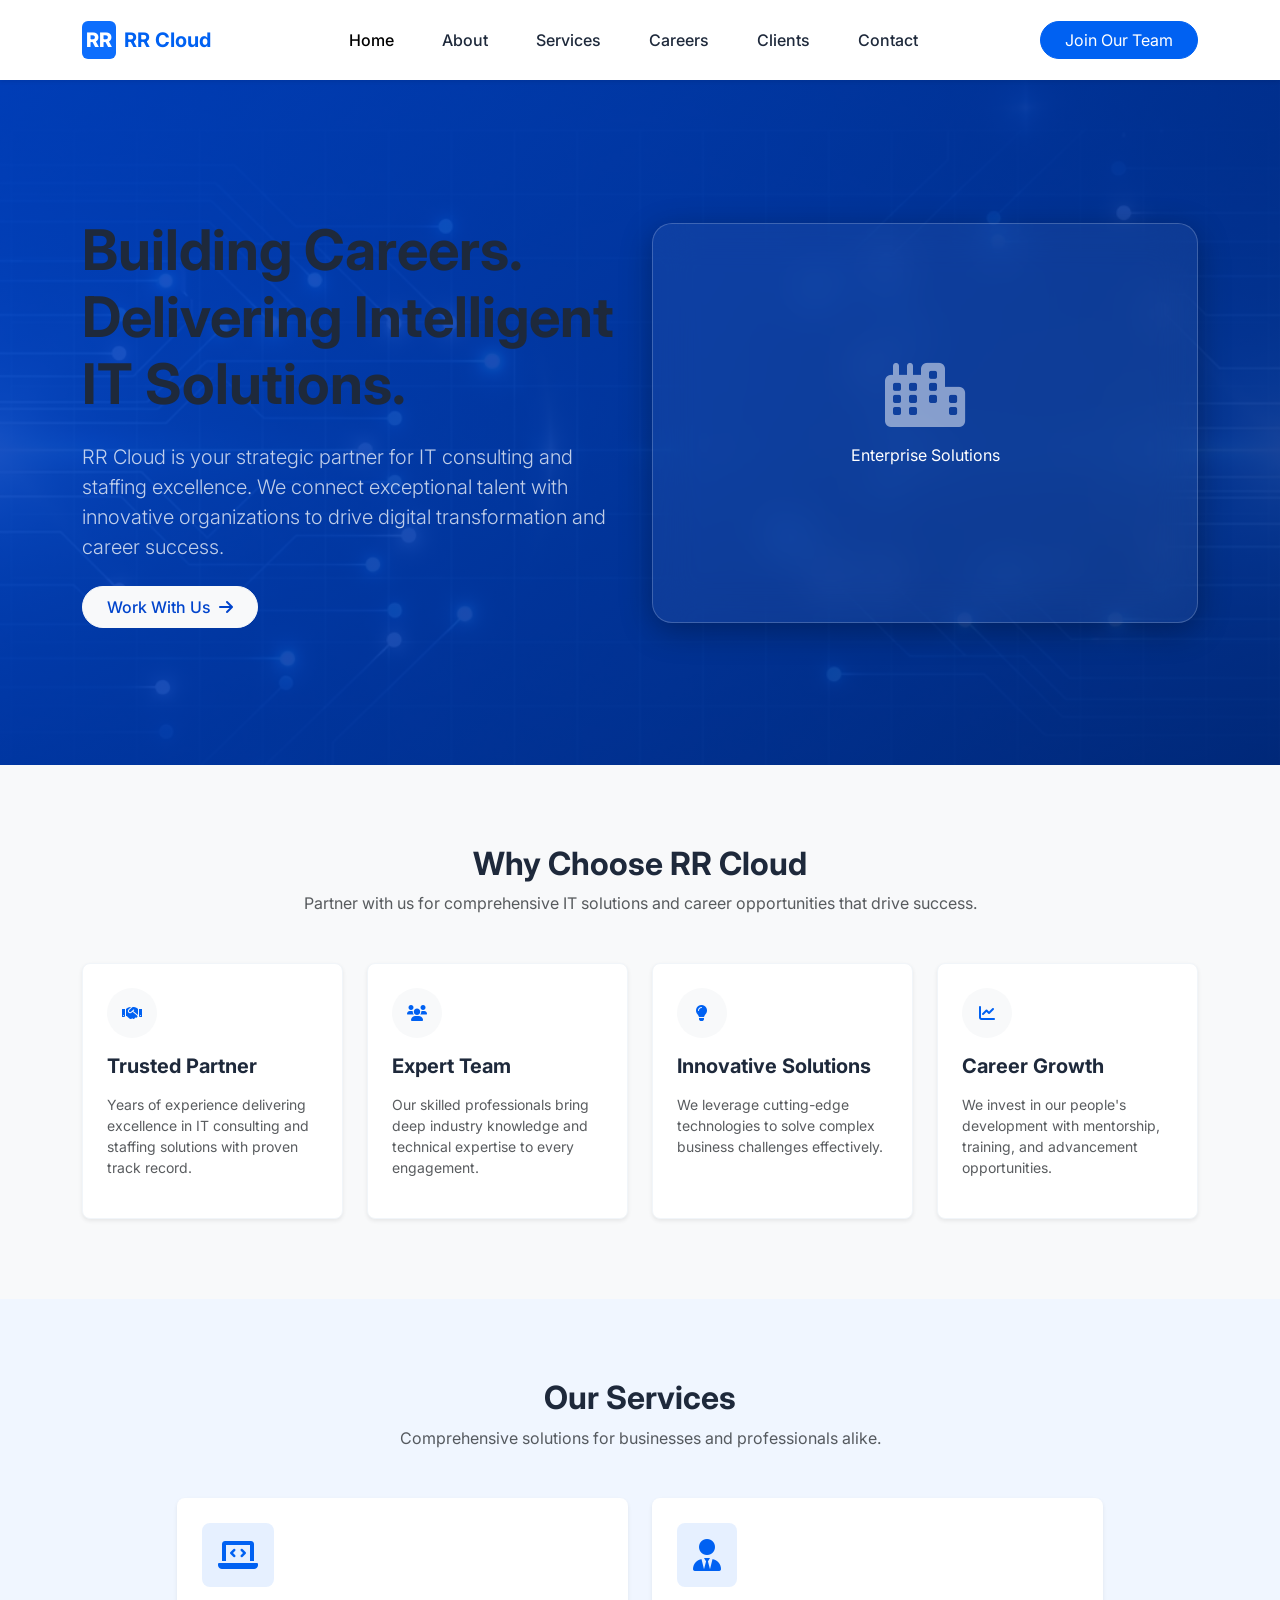
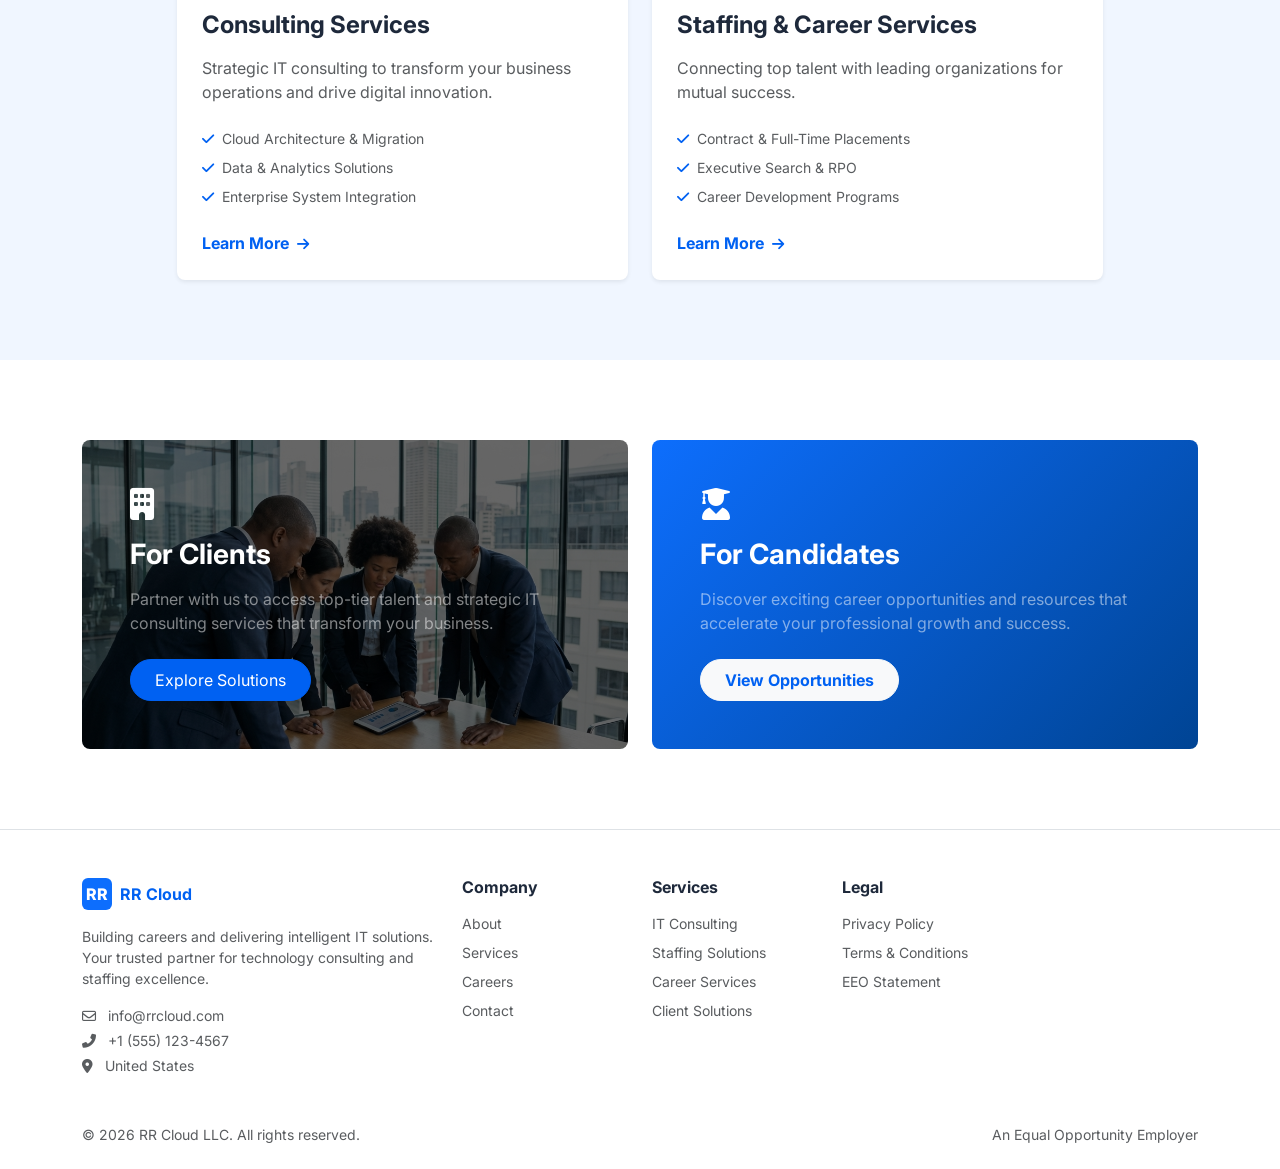
==== index.html @ 73c73768 "sds" ====
<!DOCTYPE html>
<html lang="en">

<head>
    <meta charset="UTF-8">
    <meta name="viewport" content="width=device-width, initial-scale=1.0">
    <title>RR Cloud - Intelligent IT Solutions</title>
    <!-- Bootstrap 5 CSS -->
    <link href="https://cdn.jsdelivr.net/npm/bootstrap@5.3.0/dist/css/bootstrap.min.css" rel="stylesheet">
    <!-- Google Fonts -->
    <link href="https://fonts.googleapis.com/css2?family=Inter:wght@300;400;500;600;700&display=swap" rel="stylesheet">
    <!-- Custom CSS -->
    <link rel="stylesheet" href="style.css">
    <!-- Font Awesome -->
    <link rel="stylesheet" href="https://cdnjs.cloudflare.com/ajax/libs/font-awesome/6.0.0/css/all.min.css">
</head>

<body>

    <!-- Navbar -->
    <nav class="navbar navbar-expand-lg navbar-light fixed-top bg-white shadow-sm">
        <div class="container">
            <a class="navbar-brand fw-bold text-primary d-flex align-items-center" href="index.html">
                <span class="bg-primary text-white p-1 rounded me-2 fs-5">RR</span> RR Cloud
            </a>
            <button class="navbar-toggler" type="button" data-bs-toggle="collapse" data-bs-target="#navbarNav">
                <span class="navbar-toggler-icon"></span>
            </button>
            <div class="collapse navbar-collapse" id="navbarNav">
                <ul class="navbar-nav mx-auto">
                    <li class="nav-item"><a class="nav-link active" href="#">Home</a></li>
                    <li class="nav-item"><a class="nav-link" href="about.html">About</a></li>
                    <li class="nav-item"><a class="nav-link" href="services.html">Services</a></li>
                    <li class="nav-item"><a class="nav-link" href="careers.html">Careers</a></li>
                    <li class="nav-item"><a class="nav-link" href="clients.html">Clients</a></li>
                    <li class="nav-item"><a class="nav-link" href="contact.html">Contact</a></li>
                </ul>
                <a href="careers.html" class="btn btn-primary px-4 rounded-pill">Join Our Team</a>
            </div>
        </div>
    </nav>

    <!-- Hero Section -->
    <section class="hero-section d-flex align-items-center">
        <div class="container">
            <div class="row align-items-center">
                <div class="col-lg-6 text-white">
                    <h1 class="display-4 fw-bold mb-4">Building Careers.<br>Delivering Intelligent<br>IT Solutions.</h1>
                    <p class="lead mb-4 opacity-75">RR Cloud is your strategic partner for IT consulting and staffing
                        excellence. We connect exceptional talent with innovative organizations to drive digital
                        transformation and career success.</p>
                    <div class="d-flex gap-3">
                        <a href="#" class="btn btn-light px-4 py-2 rounded-pill fw-medium">Work With Us <i
                                class="fas fa-arrow-right list-inline-item ms-1"></i></a>
                        <!-- Placeholder for secondary action or input if needed -->
                    </div>
                </div>
                <div class="col-lg-6 mt-5 mt-lg-0">
                    <div
                        class="hero-image-placeholder glass-card p-5 d-flex flex-column align-items-center justify-content-center text-white text-center">
                        <i class="fas fa-city fa-4x mb-3 opacity-50"></i>
                        <p>Enterprise Solutions</p>
                    </div>
                </div>
            </div>
        </div>
    </section>

    <!-- Why Choose RR Cloud -->
    <section class="py-6 bg-light">
        <div class="container">
            <div class="text-center mb-5">
                <h2 class="fw-bold">Why Choose RR Cloud</h2>
                <p class="text-muted">Partner with us for comprehensive IT solutions and career opportunities that drive
                    success.</p>
            </div>
            <div class="row g-4">
                <div class="col-md-6 col-lg-3">
                    <div class="feature-card h-100 p-4 bg-white rounded-3 shadow-sm hover-lift">
                        <div class="icon-box bg-light text-primary rounded-circle mb-3 d-flex align-items-center justify-content-center"
                            style="width: 50px; height: 50px;">
                            <i class="fas fa-handshake"></i>
                        </div>
                        <h5 class="fw-bold mb-3">Trusted Partner</h5>
                        <p class="text-muted small">Years of experience delivering excellence in IT consulting and
                            staffing solutions with proven track record.</p>
                    </div>
                </div>
                <div class="col-md-6 col-lg-3">
                    <div class="feature-card h-100 p-4 bg-white rounded-3 shadow-sm hover-lift">
                        <div class="icon-box bg-light text-primary rounded-circle mb-3 d-flex align-items-center justify-content-center"
                            style="width: 50px; height: 50px;">
                            <i class="fas fa-users"></i>
                        </div>
                        <h5 class="fw-bold mb-3">Expert Team</h5>
                        <p class="text-muted small">Our skilled professionals bring deep industry knowledge and
                            technical expertise to every engagement.</p>
                    </div>
                </div>
                <div class="col-md-6 col-lg-3">
                    <div class="feature-card h-100 p-4 bg-white rounded-3 shadow-sm hover-lift">
                        <div class="icon-box bg-light text-primary rounded-circle mb-3 d-flex align-items-center justify-content-center"
                            style="width: 50px; height: 50px;">
                            <i class="fas fa-lightbulb"></i>
                        </div>
                        <h5 class="fw-bold mb-3">Innovative Solutions</h5>
                        <p class="text-muted small">We leverage cutting-edge technologies to solve complex business
                            challenges effectively.</p>
                    </div>
                </div>
                <div class="col-md-6 col-lg-3">
                    <div class="feature-card h-100 p-4 bg-white rounded-3 shadow-sm hover-lift">
                        <div class="icon-box bg-light text-primary rounded-circle mb-3 d-flex align-items-center justify-content-center"
                            style="width: 50px; height: 50px;">
                            <i class="fas fa-chart-line"></i>
                        </div>
                        <h5 class="fw-bold mb-3">Career Growth</h5>
                        <p class="text-muted small">We invest in our people's development with mentorship, training, and
                            advancement opportunities.</p>
                    </div>
                </div>
            </div>
        </div>
    </section>

    <!-- Our Services -->
    <section class="py-6 bg-soft-blue">
        <div class="container">
            <div class="text-center mb-5">
                <h2 class="fw-bold">Our Services</h2>
                <p class="text-muted">Comprehensive solutions for businesses and professionals alike.</p>
            </div>
            <div class="row g-4 justify-content-center">
                <div class="col-lg-5">
                    <div class="service-card bg-white p-4 rounded-3 shadow-sm h-100">
                        <div
                            class="icon-box bg-soft-primary text-primary rounded-3 mb-4 d-inline-flex align-items-center justify-content-center p-3">
                            <i class="fas fa-laptop-code fa-2x"></i>
                        </div>
                        <h4 class="fw-bold mb-3">Consulting Services</h4>
                        <p class="text-muted mb-4">Strategic IT consulting to transform your business operations and
                            drive digital innovation.</p>
                        <ul class="list-unstyled text-muted small mb-4">
                            <li class="mb-2"><i class="fas fa-check text-primary me-2"></i>Cloud Architecture &
                                Migration</li>
                            <li class="mb-2"><i class="fas fa-check text-primary me-2"></i>Data & Analytics Solutions
                            </li>
                            <li class="mb-2"><i class="fas fa-check text-primary me-2"></i>Enterprise System Integration
                            </li>
                        </ul>
                        <a href="#" class="text-primary fw-bold text-decoration-none">Learn More <i
                                class="fas fa-arrow-right small ms-1"></i></a>
                    </div>
                </div>
                <div class="col-lg-5">
                    <div class="service-card bg-white p-4 rounded-3 shadow-sm h-100">
                        <div
                            class="icon-box bg-soft-primary text-primary rounded-3 mb-4 d-inline-flex align-items-center justify-content-center p-3">
                            <i class="fas fa-user-tie fa-2x"></i>
                        </div>
                        <h4 class="fw-bold mb-3">Staffing & Career Services</h4>
                        <p class="text-muted mb-4">Connecting top talent with leading organizations for mutual success.
                        </p>
                        <ul class="list-unstyled text-muted small mb-4">
                            <li class="mb-2"><i class="fas fa-check text-primary me-2"></i>Contract & Full-Time
                                Placements</li>
                            <li class="mb-2"><i class="fas fa-check text-primary me-2"></i>Executive Search & RPO</li>
                            <li class="mb-2"><i class="fas fa-check text-primary me-2"></i>Career Development Programs
                            </li>
                        </ul>
                        <a href="#" class="text-primary fw-bold text-decoration-none">Learn More <i
                                class="fas fa-arrow-right small ms-1"></i></a>
                    </div>
                </div>
            </div>
        </div>
    </section>

    <!-- Client & Candidate Actions -->
    <section class="py-6 bg-white">
        <div class="container">
            <div class="row g-4">
                <div class="col-lg-6">
                    <div class="action-card p-5 rounded-3 bg-light h-100 d-flex flex-column justify-content-center position-relative overflow-hidden"
                        style="background: linear-gradient(rgba(0,0,0,0.6), rgba(0,0,0,0.6)), url('images/client_action_1769239529868.png'); background-size: cover; background-position: center;">
                        <div class="position-relative z-1 text-white">
                            <div class="icon-box text-white mb-3">
                                <i class="fas fa-building fa-2x"></i>
                            </div>
                            <h3 class="fw-bold mb-3 text-white">For Clients</h3>
                            <p class="text-white-50 mb-4">Partner with us to access top-tier talent and strategic IT
                                consulting services that transform your business.</p>
                            <a href="#" class="btn btn-primary px-4 py-2 rounded-pill">Explore Solutions</a>
                        </div>
                    </div>
                </div>
                <div class="col-lg-6">
                    <div class="action-card p-5 rounded-3 h-100 d-flex flex-column justify-content-center position-relative overflow-hidden text-white"
                        style="background: linear-gradient(135deg, #0d6efd 0%, #004494 100%);">
                        <div class="position-relative z-1">
                            <div class="icon-box text-white mb-3">
                                <i class="fas fa-user-graduate fa-2x"></i>
                            </div>
                            <h3 class="fw-bold mb-3 text-white">For Candidates</h3>
                            <p class="text-white-50 mb-4">Discover exciting career opportunities and resources that
                                accelerate your professional growth and success.</p>
                            <a href="#" class="btn btn-light px-4 py-2 rounded-pill text-primary fw-bold">View
                                Opportunities</a>
                        </div>
                    </div>
                </div>
            </div>
        </div>
    </section>

    <!-- Footer -->
    <footer class="bg-white pt-5 pb-4 border-top">
        <div class="container">
            <div class="row gy-4">
                <div class="col-lg-4 col-md-6">
                    <a class="navbar-brand fw-bold text-primary d-flex align-items-center mb-3" href="#">
                        <span class="bg-primary text-white p-1 rounded me-2 fs-6">RR</span> RR Cloud
                    </a>
                    <p class="text-muted small">Building careers and delivering intelligent IT solutions. Your trusted
                        partner for technology consulting and staffing excellence.</p>
                    <div class="contact-info small text-muted mt-3">
                        <p class="mb-1"><i class="far fa-envelope me-2"></i> info@rrcloud.com</p>
                        <p class="mb-1"><i class="fas fa-phone-alt me-2"></i> +1 (555) 123-4567</p>
                        <p class="mb-0"><i class="fas fa-map-marker-alt me-2"></i> United States</p>
                    </div>
                </div>
                <div class="col-lg-2 col-md-3 col-6">
                    <h6 class="fw-bold mb-3">Company</h6>
                    <ul class="list-unstyled small text-muted">
                        <li class="mb-2"><a href="#" class="text-decoration-none text-muted">About</a></li>
                        <li class="mb-2"><a href="#" class="text-decoration-none text-muted">Services</a></li>
                        <li class="mb-2"><a href="#" class="text-decoration-none text-muted">Careers</a></li>
                        <li class="mb-2"><a href="#" class="text-decoration-none text-muted">Contact</a></li>
                    </ul>
                </div>
                <div class="col-lg-2 col-md-3 col-6">
                    <h6 class="fw-bold mb-3">Services</h6>
                    <ul class="list-unstyled small text-muted">
                        <li class="mb-2"><a href="#" class="text-decoration-none text-muted">IT Consulting</a></li>
                        <li class="mb-2"><a href="#" class="text-decoration-none text-muted">Staffing Solutions</a></li>
                        <li class="mb-2"><a href="#" class="text-decoration-none text-muted">Career Services</a></li>
                        <li class="mb-2"><a href="#" class="text-decoration-none text-muted">Client Solutions</a></li>
                    </ul>
                </div>
                <div class="col-lg-2 col-md-3 col-6">
                    <h6 class="fw-bold mb-3">Legal</h6>
                    <ul class="list-unstyled small text-muted">
                        <li class="mb-2"><a href="#" class="text-decoration-none text-muted">Privacy Policy</a></li>
                        <li class="mb-2"><a href="#" class="text-decoration-none text-muted">Terms & Conditions</a></li>
                        <li class="mb-2"><a href="#" class="text-decoration-none text-muted">EEO Statement</a></li>
                    </ul>
                </div>
            </div>
            <div class="row mt-5">
                <div class="col-md-6 text-center text-md-start">
                    <p class="small text-muted mb-0">&copy; 2026 RR Cloud LLC. All rights reserved.</p>
                </div>
                <div class="col-md-6 text-center text-md-end">
                    <p class="small text-muted mb-0">An Equal Opportunity Employer</p>
                </div>
            </div>
        </div>
    </footer>

    <script src="https://cdn.jsdelivr.net/npm/bootstrap@5.3.0/dist/js/bootstrap.bundle.min.js"></script>
</body>

</html>
---- style.css ----
/* Google Font: Inter */
body {
    font-family: 'Inter', sans-serif;
    color: #334e6a;
    -webkit-font-smoothing: antialiased;
}

/* Primary Colors */
:root {
    --primary-color: #0d6efd;
    /* Bootstrap default blue, aiming for #0056b3 variance */
    --primary-dark: #004494;
    --secondary-color: #002a80;
    --text-dark: #1e293b;
    --text-muted: #64748b;
    --bg-light: #f8fafc;
}

h1,
h2,
h3,
h4,
h5,
h6 {
    color: var(--text-dark);
}

/* Navbar */
.navbar {
    padding-top: 1rem;
    padding-bottom: 1rem;
    transition: all 0.3s ease;
}

.nav-link {
    font-weight: 500;
    color: var(--text-dark);
    margin-left: 1rem;
    margin-right: 1rem;
}

.nav-link:hover,
.nav-link.active {
    color: var(--primary-color);
}

.navbar-brand span {
    font-weight: 800;
}

/* Hero Section */
/* Hero Section */
.hero-section {
    background: linear-gradient(135deg, rgba(0, 68, 204, 0.9) 0%, rgba(0, 42, 128, 0.9) 100%), url('images/hero_main_1769239441020.png');
    background-size: cover;
    background-position: center;
    background-attachment: fixed;
    min-height: 85vh;
    padding-top: 80px;
    position: relative;
    overflow: hidden;
}

/* Glassmorphism Card in Hero */
.glass-card {
    background: rgba(255, 255, 255, 0.05);
    backdrop-filter: blur(20px);
    -webkit-backdrop-filter: blur(20px);
    border: 1px solid rgba(255, 255, 255, 0.2);
    border-radius: 20px;
    box-shadow: 0 8px 32px 0 rgba(0, 0, 0, 0.3);
    height: 400px;
    width: 100%;
}

/* Utilities */
.py-6 {
    padding-top: 5rem;
    padding-bottom: 5rem;
}

.text-primary {
    color: #0061f2 !important;
}

.bg-soft-blue {
    background-color: #f0f6ff;
}

.bg-soft-primary {
    background-color: rgba(13, 110, 253, 0.1);
}

/* Feature Cards & Hover Effects */
.feature-card {
    transition: transform 0.3s ease, box-shadow 0.3s ease;
    border: 1px solid #f1f5f9;
}

.hover-lift:hover {
    transform: translateY(-5px);
    box-shadow: 0 10px 25px -5px rgba(0, 0, 0, 0.1), 0 8px 10px -6px rgba(0, 0, 0, 0.1) !important;
    border-color: transparent;
}

/* Service Cards */
.service-card {
    border: 1px solid transparent;
    transition: all 0.3s ease;
}

.service-card:hover {
    border-color: #e2e8f0;
    transform: translateY(-3px);
}

/* Buttons */
.btn-primary {
    background-color: #0061f2;
    border-color: #0061f2;
    transition: all 0.3s;
}

.btn-primary:hover {
    background-color: #004ebd;
    border-color: #004ebd;
    transform: translateY(-2px);
}

.btn-light {
    color: #0044cc;
}

.btn-light:hover {
    background-color: #e9ecef;
    transform: translateY(-2px);
}

/* Footer Link Hover */
footer a:hover {
    color: var(--primary-color) !important;
}

/* Page Header */
.page-header {
    background: linear-gradient(135deg, rgba(0, 68, 204, 0.9) 0%, rgba(0, 42, 128, 0.9) 100%);
    background-size: cover;
    background-position: center;
    height: 350px;
    padding-top: 80px;
    position: relative;
}

/* Team Placeholder */
.team-placeholder {
    transition: background-color 0.3s;
}

.team-placeholder:hover {
    background-color: #e2e8f0 !important;
}

.stats-card {
    transition: transform 0.3s ease;
}

.stats-card:hover {
    transform: translateY(-5px);
}

/* Form Styles */
.form-control:focus {
    box-shadow: none;
    border: 1px solid var(--primary-color);
    background-color: #fff !important;
}

/* Process Steps */
.process-step {
    z-index: 2;
}
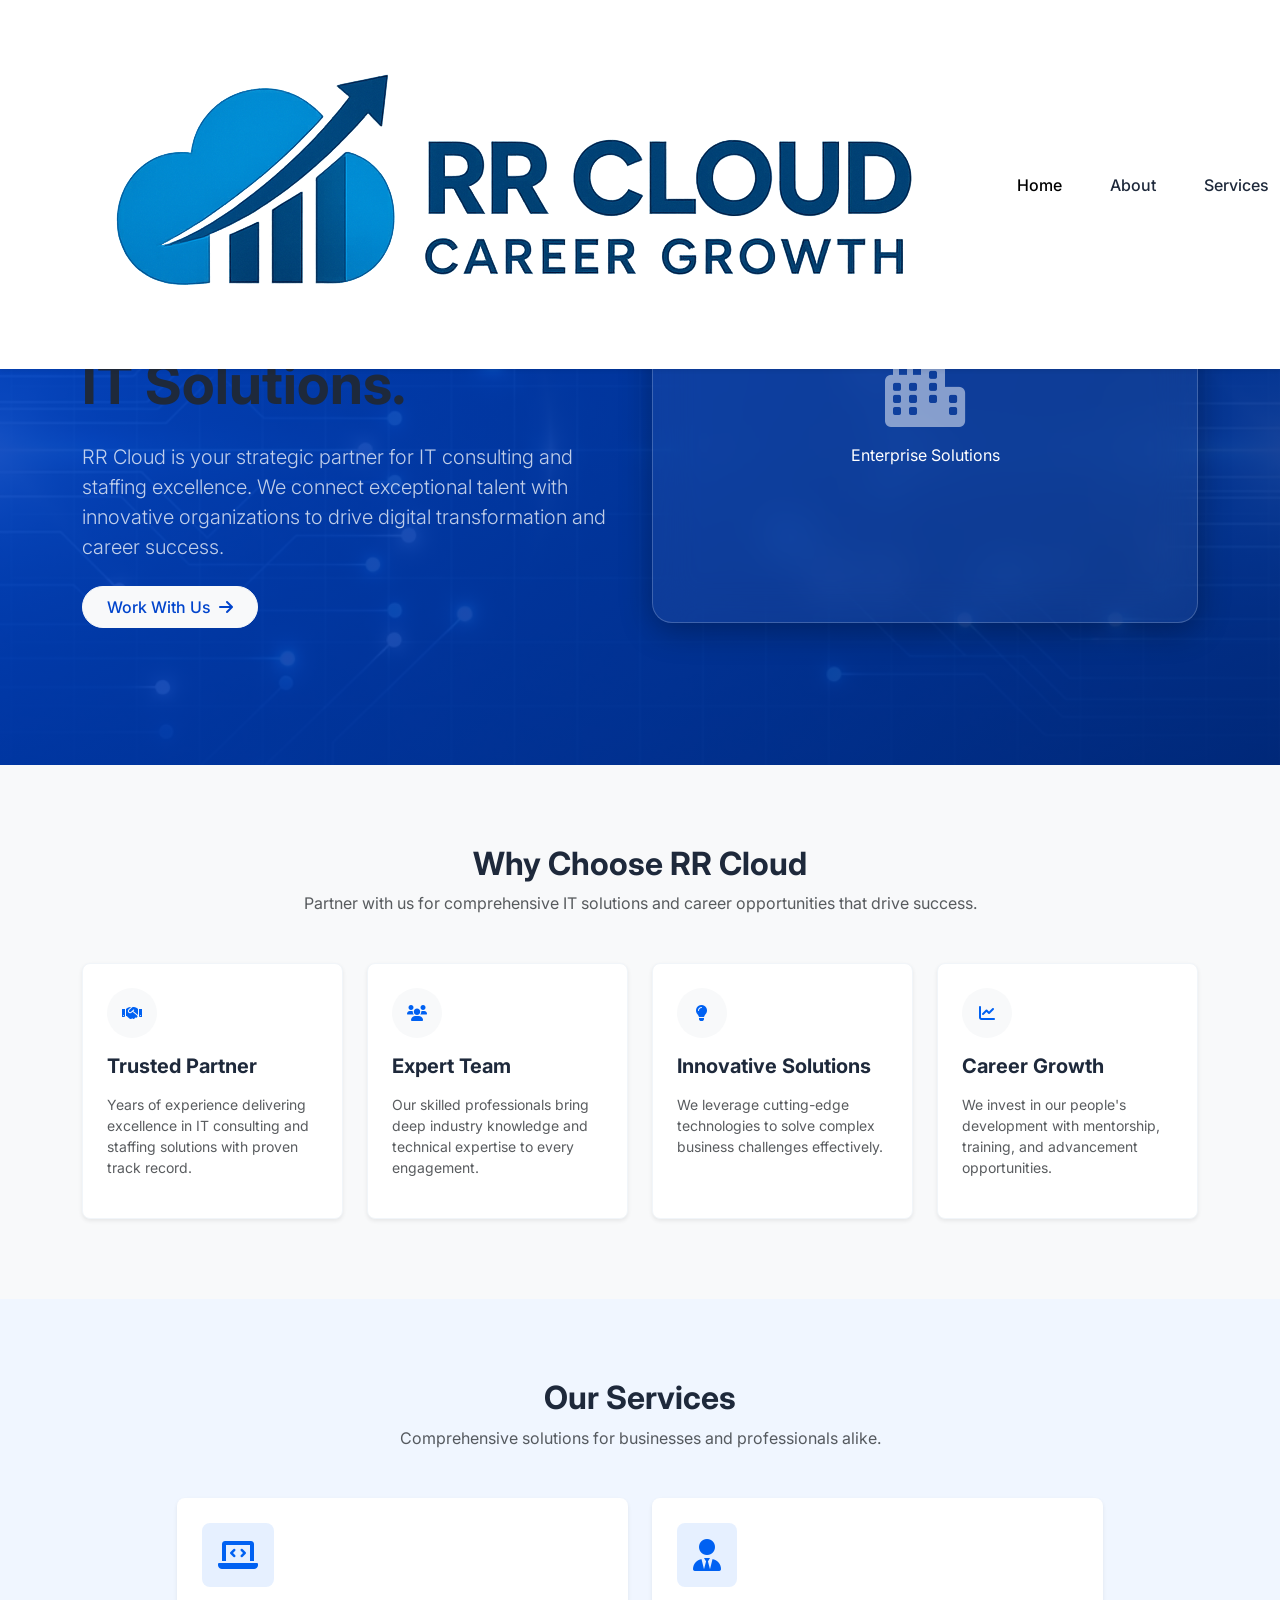
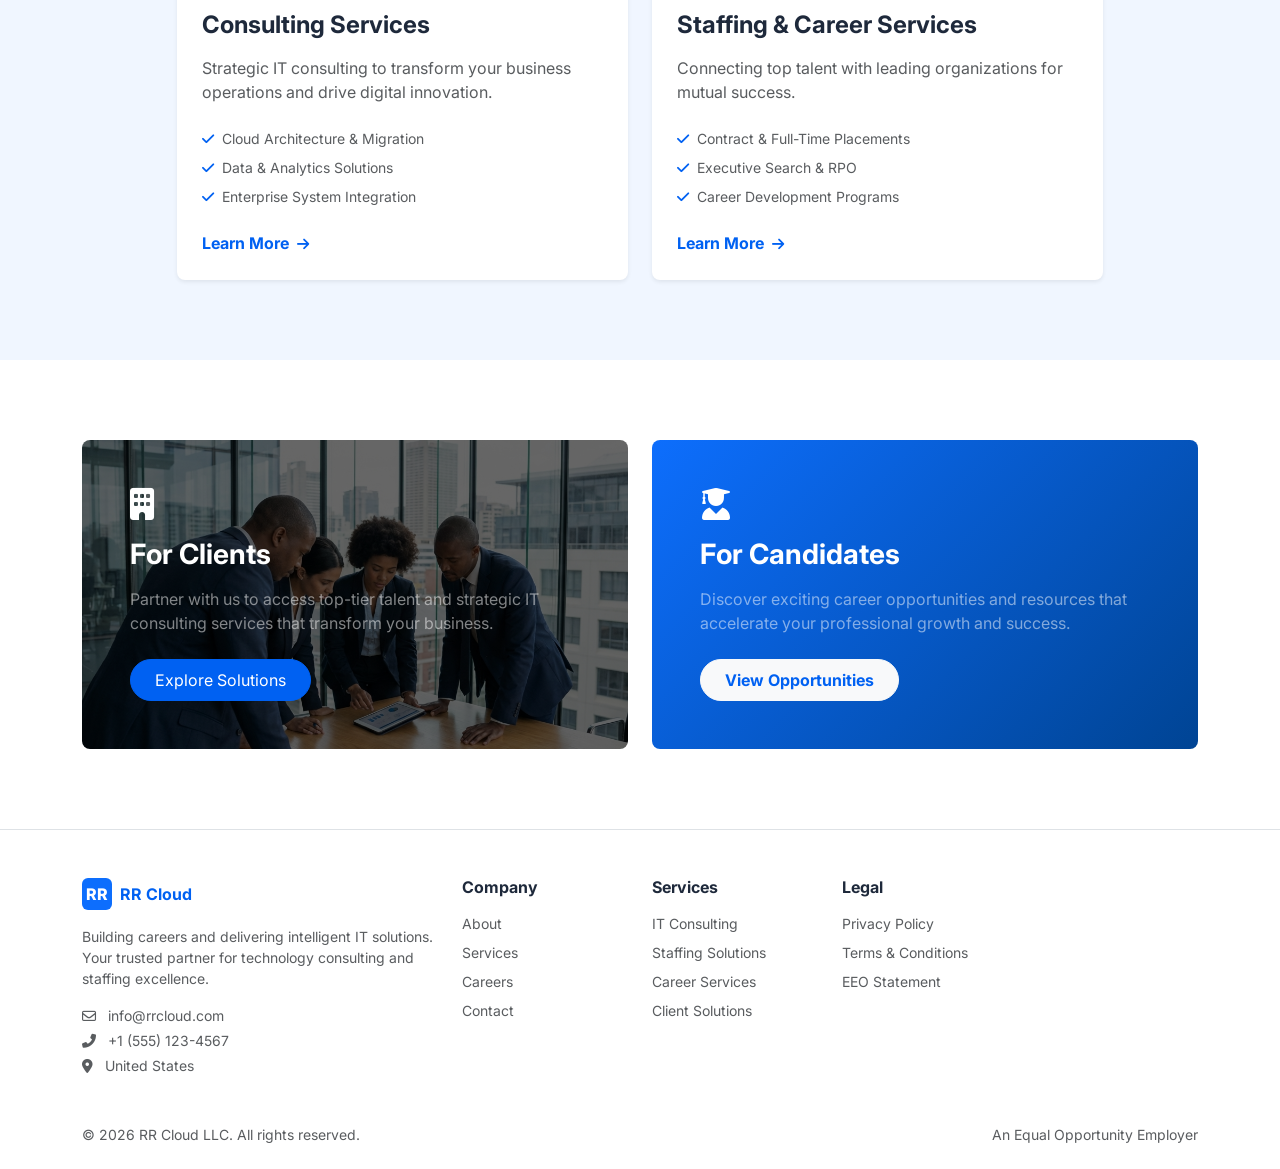
==== commit 55b1e734: "Replace text logo with image in navbar" ====
--- a/index.html
+++ b/index.html
@@ -21,7 +21,7 @@
     <nav class="navbar navbar-expand-lg navbar-light fixed-top bg-white shadow-sm">
         <div class="container">
             <a class="navbar-brand fw-bold text-primary d-flex align-items-center" href="index.html">
-                <span class="bg-primary text-white p-1 rounded me-2 fs-5">RR</span> RR Cloud
+              <img src="images/rr cloud logo.PNG" >
             </a>
             <button class="navbar-toggler" type="button" data-bs-toggle="collapse" data-bs-target="#navbarNav">
                 <span class="navbar-toggler-icon"></span>
@@ -270,4 +270,4 @@
     <script src="https://cdn.jsdelivr.net/npm/bootstrap@5.3.0/dist/js/bootstrap.bundle.min.js"></script>
 </body>
 
-</html>+</html>
